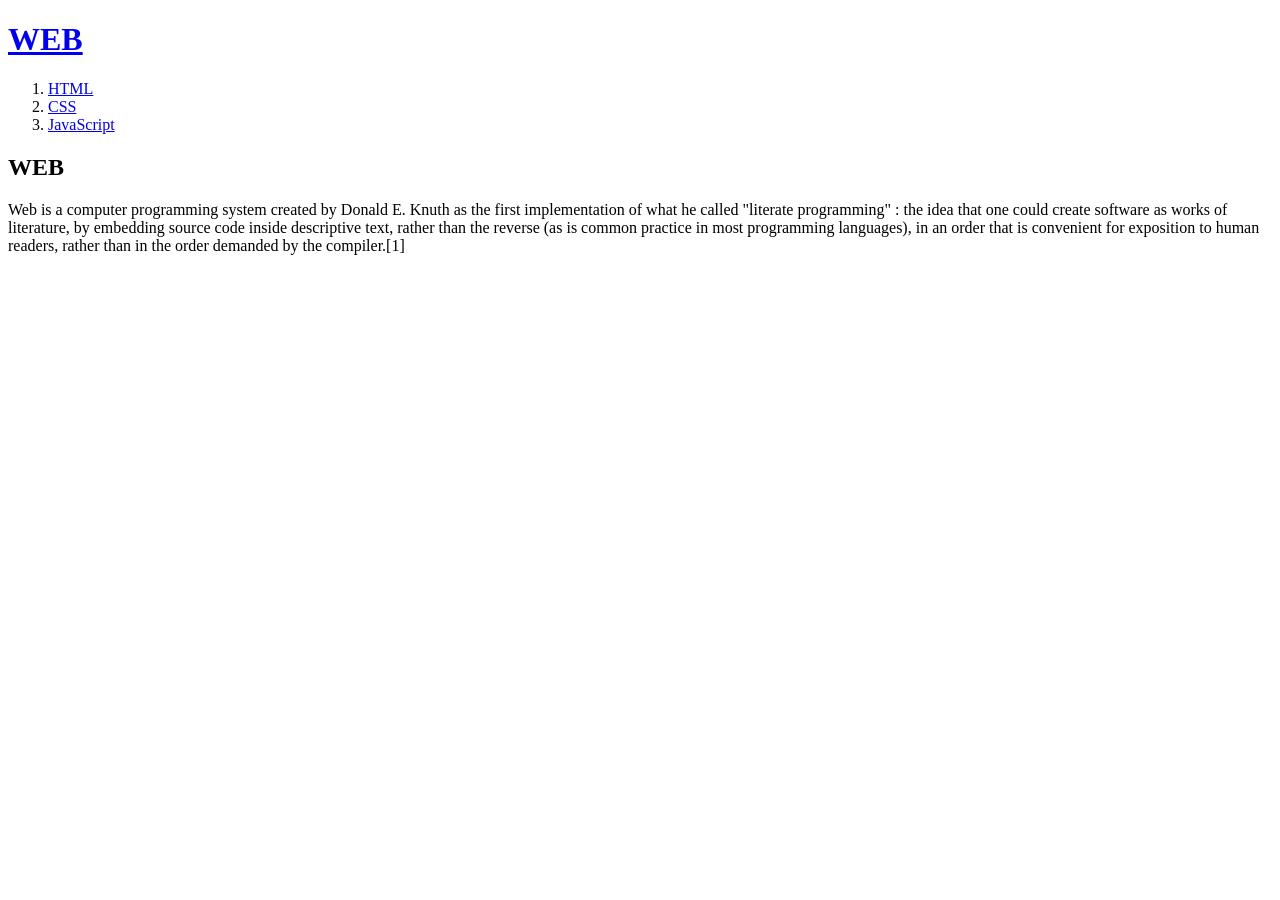
==== index.html @ b2bf9c9d "Done_1st" ====
<!doctype html>
<html>
<head>
    <title>WEB1 - Welcome</title>
    <meta charset="utf-8">
</head>

<body>
    <h1><a href="index.html">WEB</a></h1>
    <ol>
        <li><a href="1.html">HTML</a></li>
        <li><a href="2.html">CSS</a></li>
        <li><a href="3.html">JavaScript</a></li>
    </ol>

    <h2>WEB</h2>

    <p>Web is a computer programming system created by Donald E. Knuth as the first implementation of what he called "literate programming"
    : the idea that one could create software as works of literature, by embedding source code inside descriptive text, rather than the reverse
    (as is common practice in most programming languages), in an order that is convenient for exposition to human readers, rather than in the order demanded by the compiler.[1]</p>
</body>
</html>
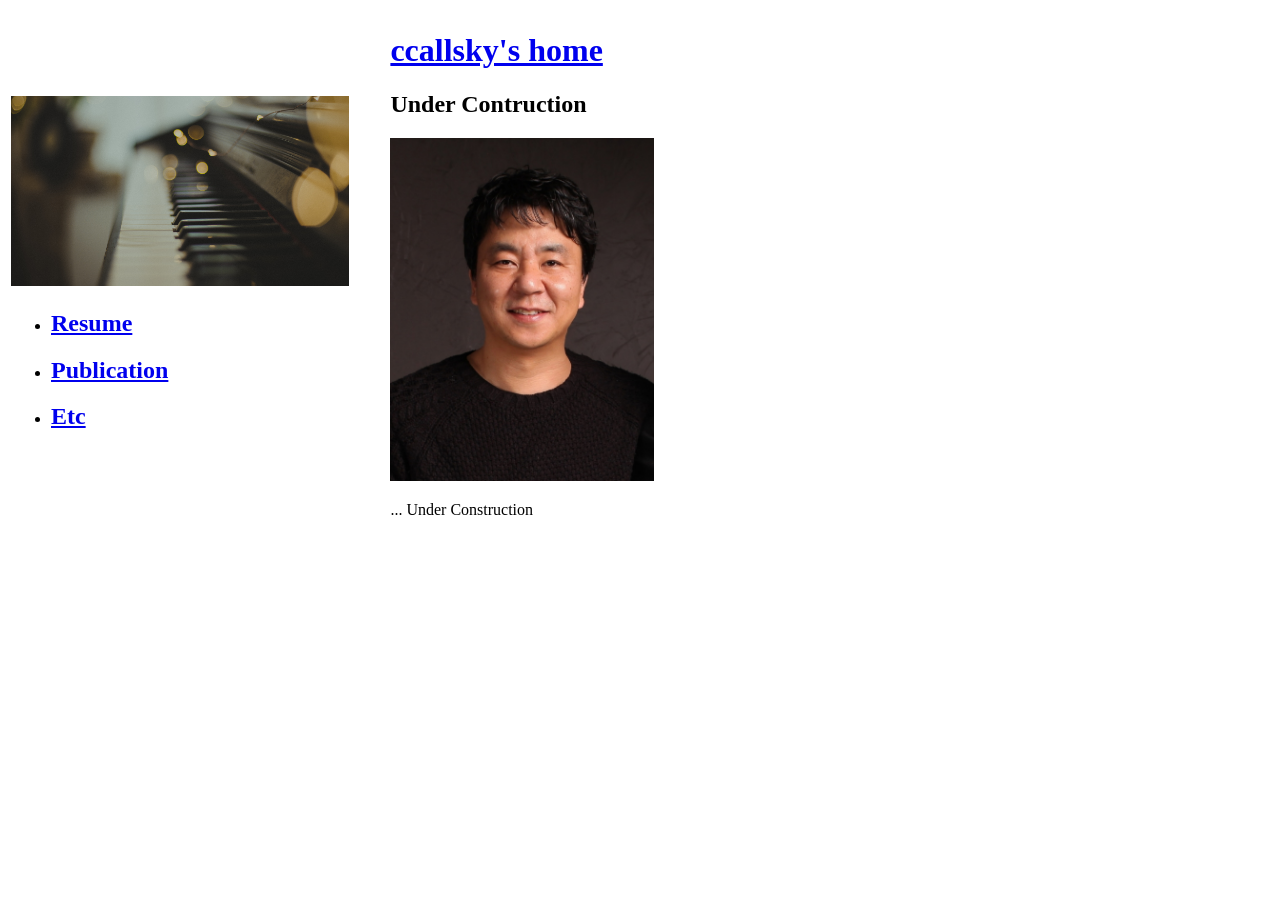
==== commit 5a226c77: "1st edit : Under Construction" ====
--- a/index.html
+++ b/index.html
@@ -1,22 +1,33 @@
 <!doctype html>
 <html>
 <head>
-    <title>WEB1 - Welcome</title>
+    <title>ccallsky - Welcome</title>
     <meta charset="utf-8">
 </head>
 
 <body>
-    <h1><a href="index.html">WEB</a></h1>
-    <ol>
-        <li><a href="1.html">HTML</a></li>
-        <li><a href="2.html">CSS</a></li>
-        <li><a href="3.html">JavaScript</a></li>
-    </ol>
+    <table>
+        <tr>
+            <td  width="30%">
+                <img src="piano.jpg" width="90%">
+                <ul>
+                    <li><a href="1.html"><h2>Resume</h2></a></li>
+                    <li><a href="2.html"><h2>Publication</h2></a></li>
+                    <li><a href="3.html"><h2>Etc</h2></a></li>
+                </ul>
+            </td>
+            <td>
+                <h1><a href="index.html">ccallsky's home</a></h1>
+ 
+                <h2>Under Contruction</h2>
+                <img src="sjan.jpg" width="30%">
+           
+                <p>... Under Construction</p>
 
-    <h2>WEB</h2>
+            </td>
+        </tr>
+ 
 
-    <p>Web is a computer programming system created by Donald E. Knuth as the first implementation of what he called "literate programming"
-    : the idea that one could create software as works of literature, by embedding source code inside descriptive text, rather than the reverse
-    (as is common practice in most programming languages), in an order that is convenient for exposition to human readers, rather than in the order demanded by the compiler.[1]</p>
+    </table>
 </body>
 </html>
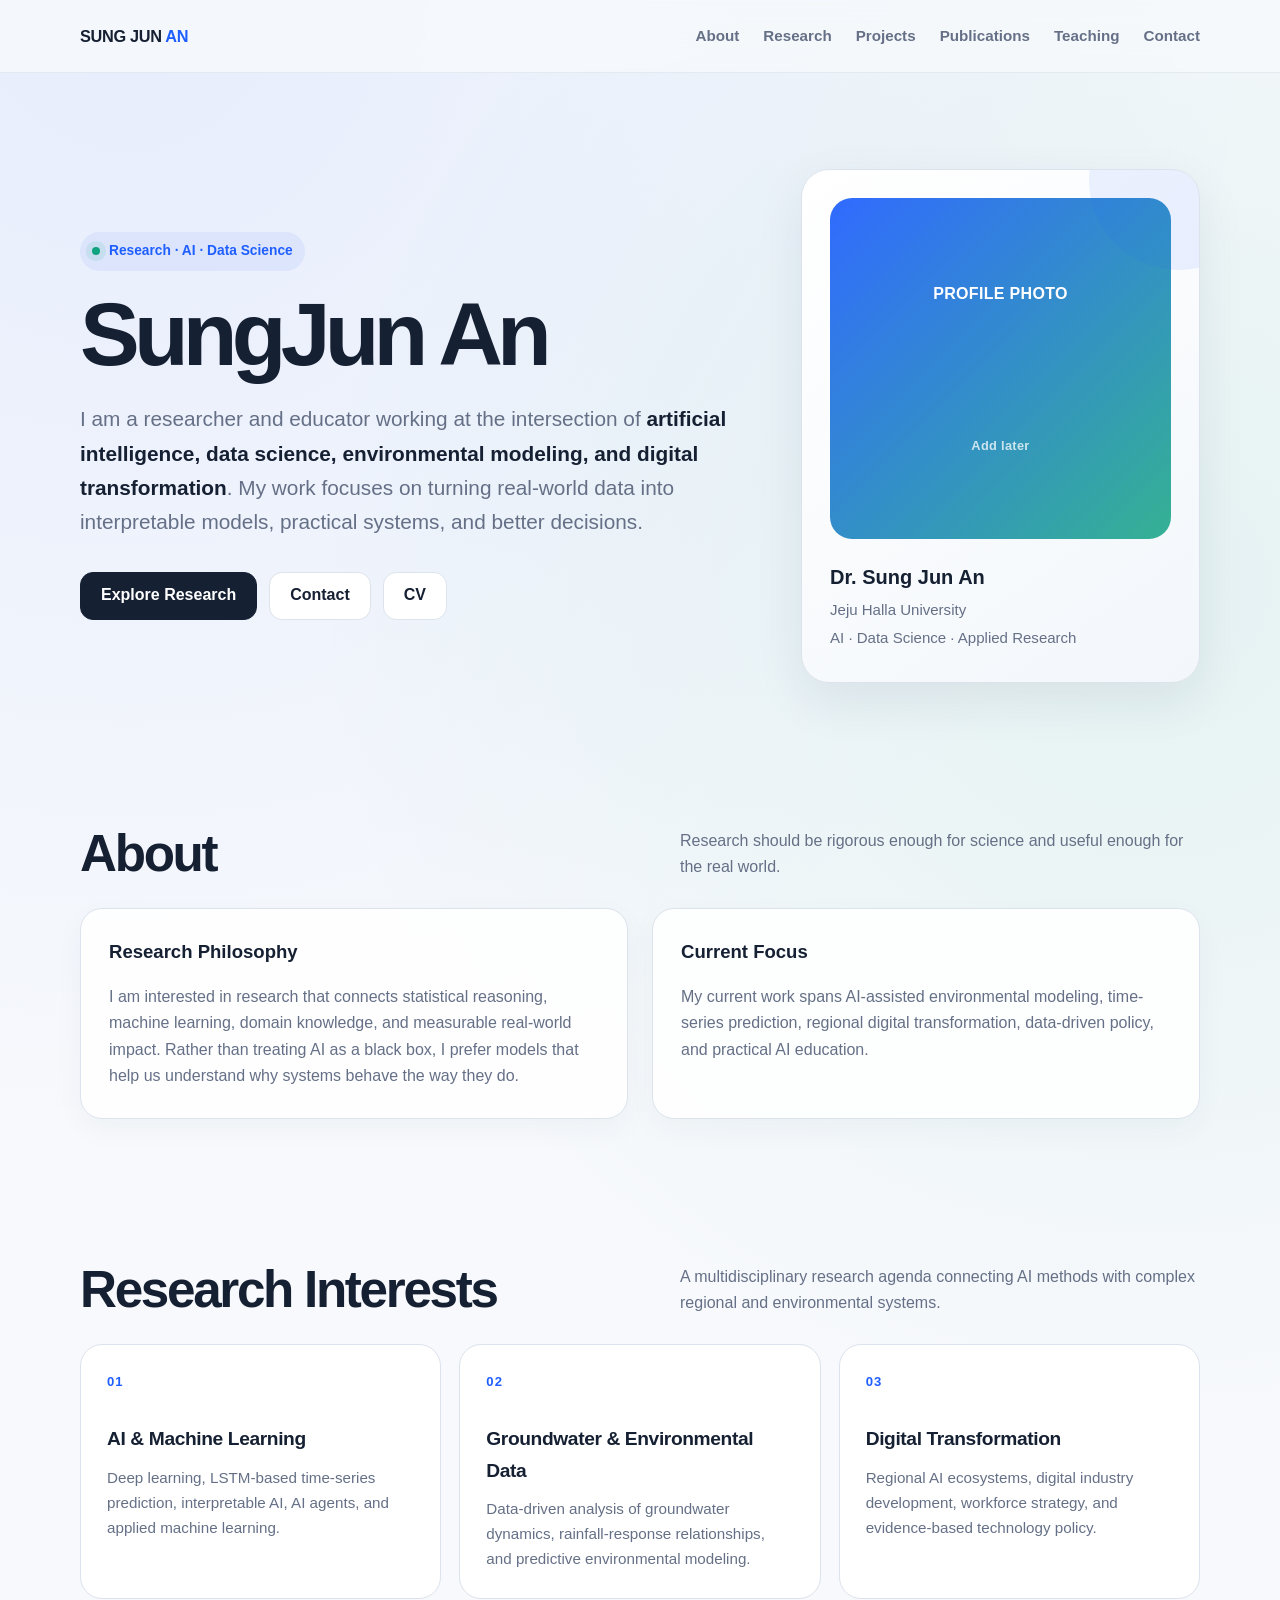
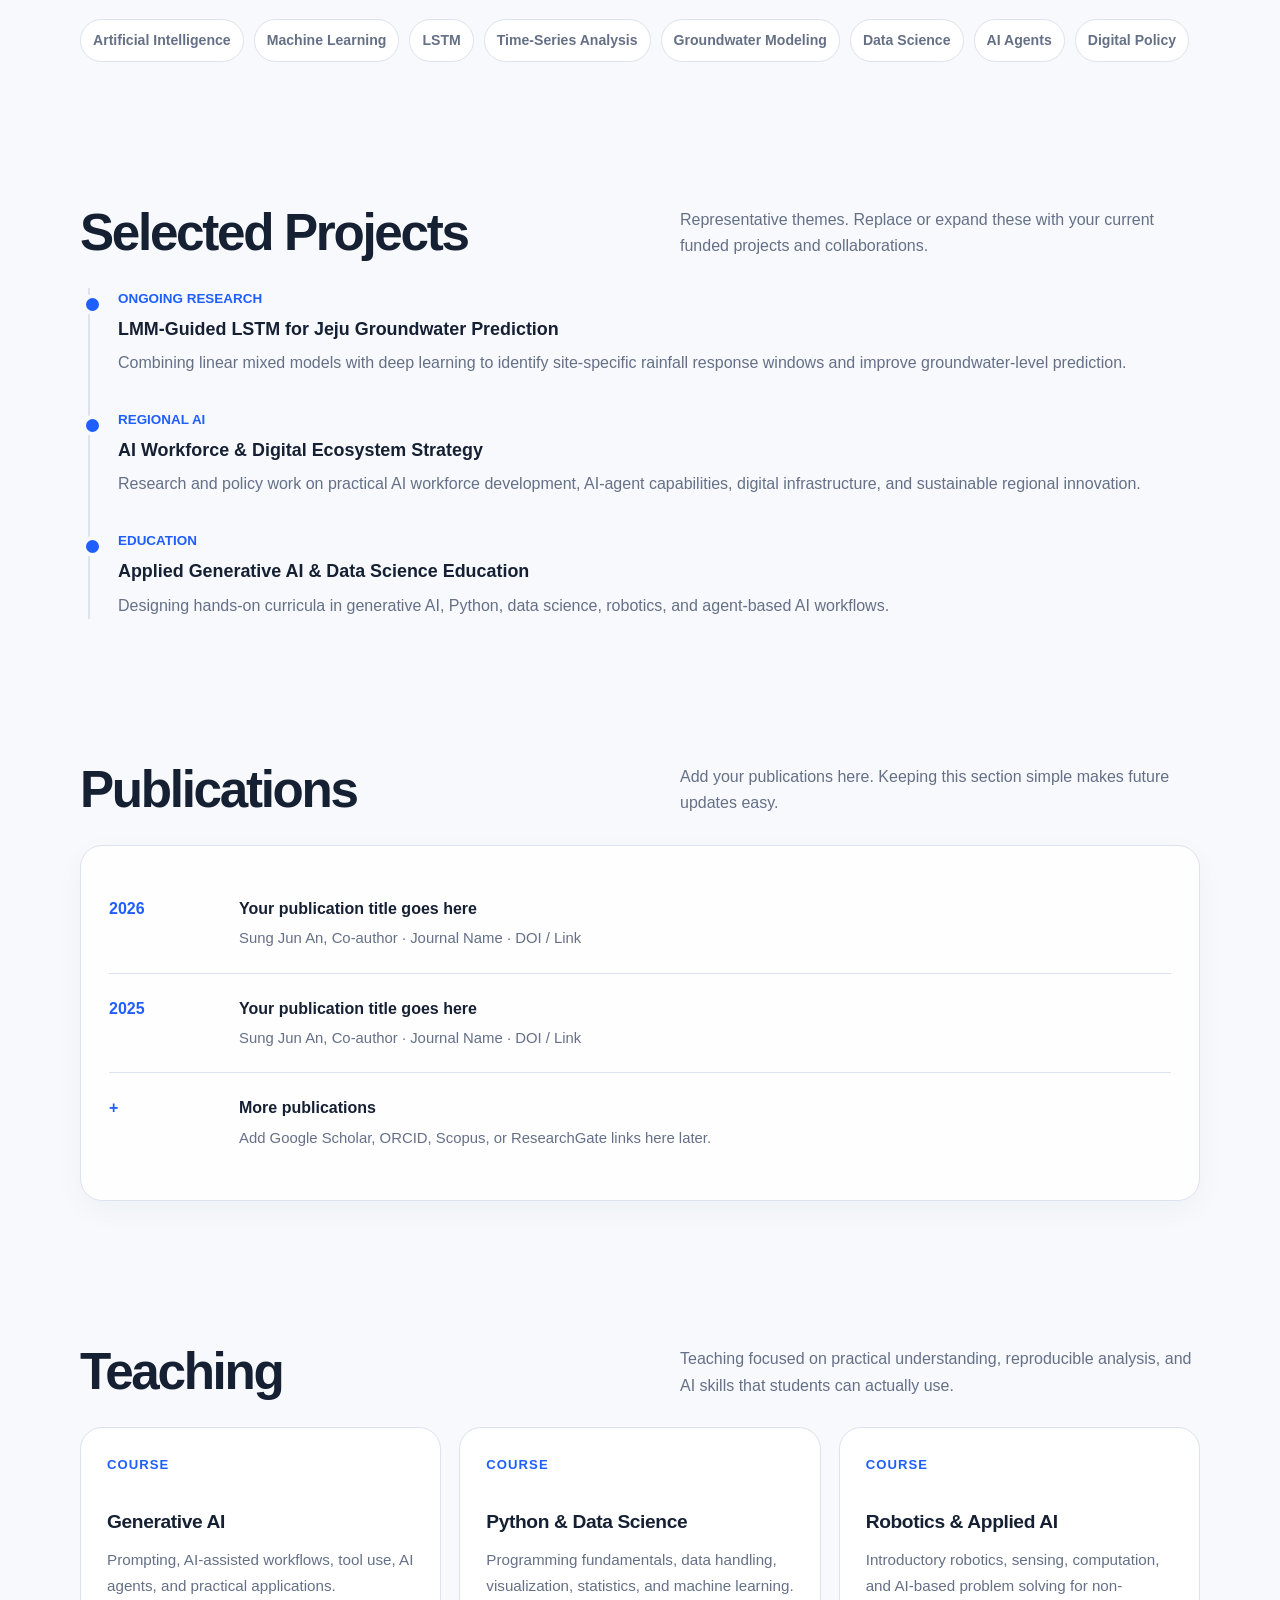
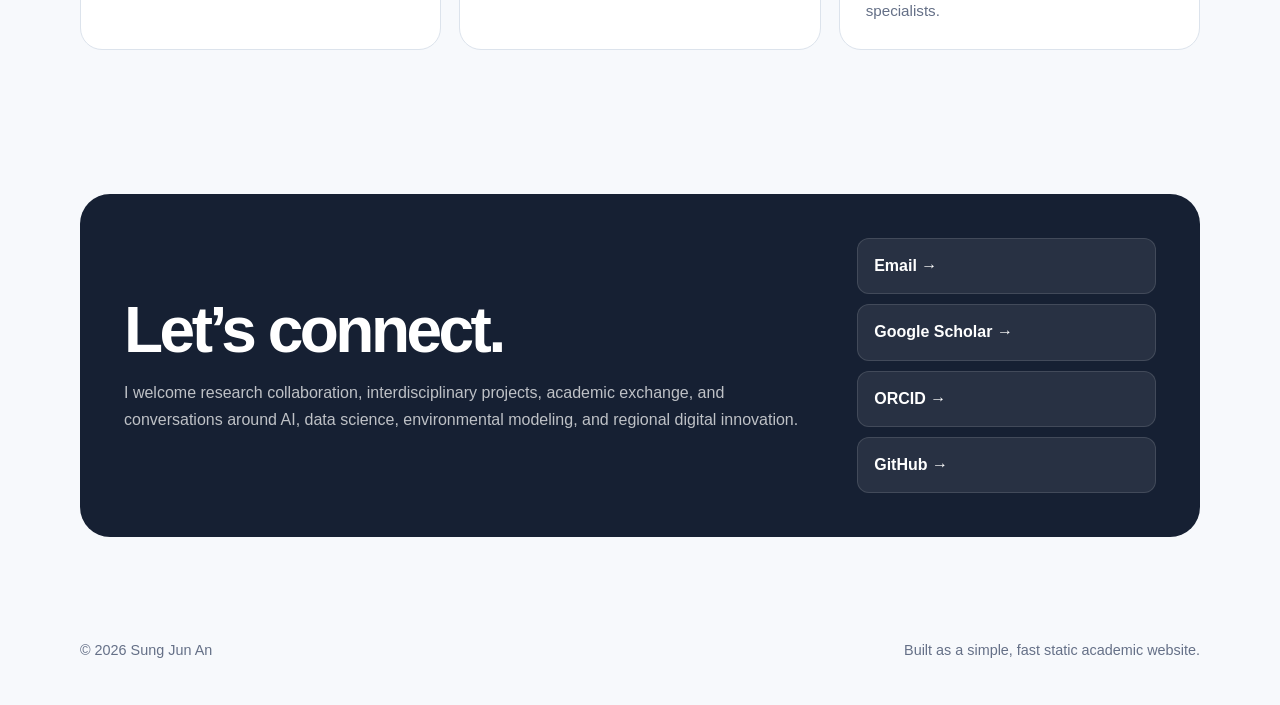
==== commit 5cd3eede: "Add files via upload" ====
--- a/index.html
+++ b/index.html
@@ -1,33 +1,828 @@
-<!doctype html>
-<html>
-<head>
-    <title>ccallsky - Welcome</title>
-    <meta charset="utf-8">
-</head>
-
-<body>
-    <table>
-        <tr>
-            <td  width="30%">
-                <img src="piano.jpg" width="90%">
-                <ul>
-                    <li><a href="1.html"><h2>Resume</h2></a></li>
-                    <li><a href="2.html"><h2>Publication</h2></a></li>
-                    <li><a href="3.html"><h2>Etc</h2></a></li>
-                </ul>
-            </td>
-            <td>
-                <h1><a href="index.html">ccallsky's home</a></h1>
- 
-                <h2>Under Contruction</h2>
-                <img src="sjan.jpg" width="30%">
-           
-                <p>... Under Construction</p>
-
-            </td>
-        </tr>
- 
-
-    </table>
-</body>
-</html>+<!DOCTYPE html>
+<html lang="en">
+<head>
+  <meta charset="UTF-8" />
+  <meta name="viewport" content="width=device-width, initial-scale=1.0" />
+  <meta name="description" content="Personal academic homepage of Dr. Sung Jun An — AI, data science, groundwater modeling, and digital transformation." />
+  <title>Sung Jun An | Researcher</title>
+
+  <style>
+    :root {
+      --bg: #f7f9fc;
+      --surface: #ffffff;
+      --surface-2: #eef3f8;
+      --text: #162033;
+      --muted: #657087;
+      --line: #dce3ec;
+      --accent: #1f5eff;
+      --accent-2: #10a37f;
+      --shadow: 0 18px 50px rgba(25, 44, 78, 0.08);
+      --radius: 22px;
+      --max: 1120px;
+    }
+
+    * {
+      box-sizing: border-box;
+      scroll-behavior: smooth;
+    }
+
+    body {
+      margin: 0;
+      font-family:
+        Inter, Pretendard, "Noto Sans KR", -apple-system, BlinkMacSystemFont,
+        "Segoe UI", Roboto, Helvetica, Arial, sans-serif;
+      color: var(--text);
+      background:
+        radial-gradient(circle at 10% 0%, rgba(31, 94, 255, 0.08), transparent 28%),
+        radial-gradient(circle at 90% 15%, rgba(16, 163, 127, 0.08), transparent 24%),
+        var(--bg);
+      line-height: 1.65;
+    }
+
+    a {
+      color: inherit;
+      text-decoration: none;
+    }
+
+    img {
+      max-width: 100%;
+      display: block;
+    }
+
+    .container {
+      width: min(calc(100% - 36px), var(--max));
+      margin: 0 auto;
+    }
+
+    .nav-wrap {
+      position: sticky;
+      top: 0;
+      z-index: 50;
+      backdrop-filter: blur(14px);
+      background: rgba(247, 249, 252, 0.82);
+      border-bottom: 1px solid rgba(220, 227, 236, 0.7);
+    }
+
+    nav {
+      min-height: 72px;
+      display: flex;
+      align-items: center;
+      justify-content: space-between;
+      gap: 24px;
+    }
+
+    .brand {
+      font-size: 1.02rem;
+      font-weight: 800;
+      letter-spacing: -0.02em;
+    }
+
+    .brand span {
+      color: var(--accent);
+    }
+
+    .nav-links {
+      display: flex;
+      gap: 24px;
+      align-items: center;
+      font-size: 0.95rem;
+      color: var(--muted);
+      font-weight: 600;
+    }
+
+    .nav-links a:hover {
+      color: var(--accent);
+    }
+
+    .hero {
+      padding: 96px 0 72px;
+    }
+
+    .hero-grid {
+      display: grid;
+      grid-template-columns: 1.25fr 0.75fr;
+      gap: 56px;
+      align-items: center;
+    }
+
+    .eyebrow {
+      display: inline-flex;
+      align-items: center;
+      gap: 9px;
+      padding: 8px 12px;
+      border-radius: 999px;
+      background: rgba(31, 94, 255, 0.07);
+      color: var(--accent);
+      font-size: 0.86rem;
+      font-weight: 800;
+      margin-bottom: 20px;
+    }
+
+    .eyebrow::before {
+      content: "";
+      width: 8px;
+      height: 8px;
+      border-radius: 50%;
+      background: var(--accent-2);
+      box-shadow: 0 0 0 6px rgba(16, 163, 127, 0.1);
+    }
+
+    h1 {
+      margin: 0;
+      font-size: clamp(3rem, 7vw, 5.8rem);
+      letter-spacing: -0.065em;
+      line-height: 0.98;
+      font-weight: 900;
+    }
+
+    .hero-sub {
+      margin-top: 24px;
+      max-width: 760px;
+      font-size: clamp(1.05rem, 1.7vw, 1.3rem);
+      color: var(--muted);
+    }
+
+    .hero-sub strong {
+      color: var(--text);
+    }
+
+    .hero-actions {
+      display: flex;
+      gap: 12px;
+      flex-wrap: wrap;
+      margin-top: 32px;
+    }
+
+    .btn {
+      display: inline-flex;
+      align-items: center;
+      justify-content: center;
+      min-height: 48px;
+      padding: 0 20px;
+      border-radius: 13px;
+      border: 1px solid var(--line);
+      background: var(--surface);
+      font-weight: 800;
+      transition: 0.2s ease;
+      cursor: pointer;
+    }
+
+    .btn:hover {
+      transform: translateY(-2px);
+      box-shadow: var(--shadow);
+    }
+
+    .btn.primary {
+      background: var(--text);
+      color: white;
+      border-color: var(--text);
+    }
+
+    .profile-card {
+      background: linear-gradient(145deg, #ffffff, #f3f7fb);
+      border: 1px solid var(--line);
+      border-radius: 28px;
+      box-shadow: var(--shadow);
+      padding: 28px;
+      position: relative;
+      overflow: hidden;
+    }
+
+    .profile-card::after {
+      content: "";
+      position: absolute;
+      width: 180px;
+      height: 180px;
+      border-radius: 50%;
+      background: rgba(31, 94, 255, 0.08);
+      top: -80px;
+      right: -70px;
+    }
+
+    .avatar-placeholder {
+      width: 100%;
+      aspect-ratio: 1 / 1;
+      border-radius: 22px;
+      background:
+        linear-gradient(135deg, rgba(31, 94, 255, 0.92), rgba(16, 163, 127, 0.84));
+      display: grid;
+      place-items: center;
+      color: white;
+      text-align: center;
+      padding: 24px;
+      font-size: 1rem;
+      font-weight: 800;
+      letter-spacing: 0.02em;
+    }
+
+    .profile-meta {
+      margin-top: 22px;
+    }
+
+    .profile-meta h2 {
+      margin: 0 0 4px;
+      font-size: 1.25rem;
+    }
+
+    .profile-meta p {
+      margin: 3px 0;
+      color: var(--muted);
+      font-size: 0.94rem;
+    }
+
+    section {
+      padding: 72px 0;
+    }
+
+    .section-head {
+      display: flex;
+      justify-content: space-between;
+      gap: 24px;
+      align-items: end;
+      margin-bottom: 28px;
+    }
+
+    .section-head h2 {
+      margin: 0;
+      font-size: clamp(2rem, 4vw, 3.3rem);
+      letter-spacing: -0.045em;
+      line-height: 1.05;
+    }
+
+    .section-head p {
+      margin: 0;
+      max-width: 520px;
+      color: var(--muted);
+    }
+
+    .about-grid {
+      display: grid;
+      grid-template-columns: 1fr 1fr;
+      gap: 24px;
+    }
+
+    .card {
+      background: rgba(255, 255, 255, 0.88);
+      border: 1px solid var(--line);
+      border-radius: var(--radius);
+      padding: 28px;
+      box-shadow: 0 10px 30px rgba(25, 44, 78, 0.04);
+    }
+
+    .card h3 {
+      margin-top: 0;
+      margin-bottom: 12px;
+      font-size: 1.16rem;
+    }
+
+    .card p {
+      color: var(--muted);
+      margin-bottom: 0;
+    }
+
+    .research-grid {
+      display: grid;
+      grid-template-columns: repeat(3, 1fr);
+      gap: 18px;
+    }
+
+    .research-card {
+      padding: 26px;
+      border-radius: var(--radius);
+      border: 1px solid var(--line);
+      background: var(--surface);
+      transition: 0.2s ease;
+    }
+
+    .research-card:hover {
+      transform: translateY(-4px);
+      box-shadow: var(--shadow);
+    }
+
+    .num {
+      color: var(--accent);
+      font-weight: 900;
+      font-size: 0.82rem;
+      letter-spacing: 0.08em;
+      margin-bottom: 30px;
+    }
+
+    .research-card h3 {
+      margin: 0 0 10px;
+      font-size: 1.2rem;
+      letter-spacing: -0.02em;
+    }
+
+    .research-card p {
+      margin: 0;
+      color: var(--muted);
+      font-size: 0.95rem;
+    }
+
+    .timeline {
+      border-left: 2px solid var(--line);
+      margin-left: 8px;
+      padding-left: 28px;
+    }
+
+    .timeline-item {
+      position: relative;
+      padding-bottom: 32px;
+    }
+
+    .timeline-item:last-child {
+      padding-bottom: 0;
+    }
+
+    .timeline-item::before {
+      content: "";
+      position: absolute;
+      left: -36px;
+      top: 6px;
+      width: 13px;
+      height: 13px;
+      border-radius: 50%;
+      background: var(--accent);
+      border: 4px solid var(--bg);
+    }
+
+    .timeline-item .small {
+      color: var(--accent);
+      font-size: 0.84rem;
+      font-weight: 800;
+      margin-bottom: 5px;
+    }
+
+    .timeline-item h3 {
+      margin: 0 0 6px;
+      font-size: 1.12rem;
+    }
+
+    .timeline-item p {
+      margin: 0;
+      color: var(--muted);
+    }
+
+    .chips {
+      display: flex;
+      flex-wrap: wrap;
+      gap: 10px;
+      margin-top: 20px;
+    }
+
+    .chip {
+      padding: 9px 12px;
+      border-radius: 999px;
+      border: 1px solid var(--line);
+      background: var(--surface);
+      color: var(--muted);
+      font-size: 0.88rem;
+      font-weight: 700;
+    }
+
+    .publication {
+      display: grid;
+      grid-template-columns: 110px 1fr;
+      gap: 20px;
+      padding: 22px 0;
+      border-bottom: 1px solid var(--line);
+    }
+
+    .publication:last-child {
+      border-bottom: 0;
+    }
+
+    .pub-year {
+      color: var(--accent);
+      font-weight: 900;
+    }
+
+    .pub-title {
+      font-weight: 800;
+      margin-bottom: 4px;
+    }
+
+    .pub-meta {
+      color: var(--muted);
+      font-size: 0.93rem;
+    }
+
+    .contact-box {
+      background: var(--text);
+      color: white;
+      border-radius: 30px;
+      padding: 44px;
+      display: grid;
+      grid-template-columns: 1.4fr 0.6fr;
+      gap: 36px;
+      align-items: center;
+    }
+
+    .contact-box h2 {
+      margin: 0;
+      font-size: clamp(2.3rem, 5vw, 4.5rem);
+      letter-spacing: -0.055em;
+      line-height: 1;
+    }
+
+    .contact-box p {
+      margin: 18px 0 0;
+      color: rgba(255,255,255,0.72);
+      max-width: 680px;
+    }
+
+    .contact-links {
+      display: grid;
+      gap: 10px;
+    }
+
+    .contact-links a {
+      padding: 14px 16px;
+      border-radius: 12px;
+      background: rgba(255,255,255,0.08);
+      border: 1px solid rgba(255,255,255,0.12);
+      font-weight: 700;
+    }
+
+    .contact-links a:hover {
+      background: rgba(255,255,255,0.14);
+    }
+
+    footer {
+      padding: 30px 0 42px;
+      color: var(--muted);
+      font-size: 0.9rem;
+    }
+
+    .footer-row {
+      display: flex;
+      justify-content: space-between;
+      gap: 20px;
+      flex-wrap: wrap;
+    }
+
+    @media (max-width: 900px) {
+      .hero-grid,
+      .about-grid,
+      .contact-box {
+        grid-template-columns: 1fr;
+      }
+
+      .profile-card {
+        max-width: 520px;
+      }
+
+      .research-grid {
+        grid-template-columns: 1fr;
+      }
+
+      .nav-links {
+        display: none;
+      }
+
+      .section-head {
+        display: block;
+      }
+
+      .section-head p {
+        margin-top: 12px;
+      }
+    }
+
+    @media (max-width: 600px) {
+      .hero {
+        padding-top: 64px;
+      }
+
+      .publication {
+        grid-template-columns: 1fr;
+        gap: 6px;
+      }
+
+      .contact-box {
+        padding: 30px 24px;
+      }
+
+      .card,
+      .research-card {
+        padding: 22px;
+      }
+    }
+  </style>
+</head>
+
+<body>
+  <div class="nav-wrap">
+    <div class="container">
+      <nav>
+        <a class="brand" href="#top">SUNG JUN <span>AN</span></a>
+
+        <div class="nav-links">
+          <a href="#about">About</a>
+          <a href="#research">Research</a>
+          <a href="#projects">Projects</a>
+          <a href="#publications">Publications</a>
+          <a href="#teaching">Teaching</a>
+          <a href="#contact">Contact</a>
+        </div>
+      </nav>
+    </div>
+  </div>
+
+  <main id="top">
+    <header class="hero">
+      <div class="container hero-grid">
+        <div>
+          <div class="eyebrow">Research · AI · Data Science</div>
+
+          <h1>
+            SungJun An
+          </h1>
+
+          <p class="hero-sub">
+            I am a researcher and educator working at the intersection of
+            <strong>artificial intelligence, data science, environmental modeling,
+            and digital transformation</strong>.
+            My work focuses on turning real-world data into interpretable models,
+            practical systems, and better decisions.
+          </p>
+
+          <div class="hero-actions">
+            <a class="btn primary" href="#research">Explore Research</a>
+            <a class="btn" href="#contact">Contact</a>
+            <!-- Later: replace # with your CV PDF path -->
+            <a class="btn" href="#" onclick="alert('Add your CV PDF later, e.g. files/CV_SungJunAn.pdf'); return false;">CV</a>
+          </div>
+        </div>
+
+        <aside class="profile-card">
+          <!--
+            PHOTO UPDATE GUIDE
+            1. Put your photo in the same repository, e.g. images/profile.jpg
+            2. Replace the div below with:
+               <img src="images/profile.jpg" alt="Portrait of Sung Jun An"
+                    style="width:100%; aspect-ratio:1/1; object-fit:cover; border-radius:22px;">
+          -->
+          <div class="avatar-placeholder">
+            PROFILE PHOTO<br />
+            <span style="font-size:.8rem; opacity:.75; margin-top:8px;">
+              Add later
+            </span>
+          </div>
+
+          <div class="profile-meta">
+            <h2>Dr. Sung Jun An</h2>
+            <p>Jeju Halla University</p>
+            <p>AI · Data Science · Applied Research</p>
+          </div>
+        </aside>
+      </div>
+    </header>
+
+    <section id="about">
+      <div class="container">
+        <div class="section-head">
+          <h2>About</h2>
+          <p>
+            Research should be rigorous enough for science and useful enough
+            for the real world.
+          </p>
+        </div>
+
+        <div class="about-grid">
+          <div class="card">
+            <h3>Research Philosophy</h3>
+            <p>
+              I am interested in research that connects statistical reasoning,
+              machine learning, domain knowledge, and measurable real-world impact.
+              Rather than treating AI as a black box, I prefer models that help us
+              understand why systems behave the way they do.
+            </p>
+          </div>
+
+          <div class="card">
+            <h3>Current Focus</h3>
+            <p>
+              My current work spans AI-assisted environmental modeling,
+              time-series prediction, regional digital transformation,
+              data-driven policy, and practical AI education.
+            </p>
+          </div>
+        </div>
+      </div>
+    </section>
+
+    <section id="research">
+      <div class="container">
+        <div class="section-head">
+          <h2>Research Interests</h2>
+          <p>
+            A multidisciplinary research agenda connecting AI methods
+            with complex regional and environmental systems.
+          </p>
+        </div>
+
+        <div class="research-grid">
+          <article class="research-card">
+            <div class="num">01</div>
+            <h3>AI & Machine Learning</h3>
+            <p>
+              Deep learning, LSTM-based time-series prediction,
+              interpretable AI, AI agents, and applied machine learning.
+            </p>
+          </article>
+
+          <article class="research-card">
+            <div class="num">02</div>
+            <h3>Groundwater & Environmental Data</h3>
+            <p>
+              Data-driven analysis of groundwater dynamics,
+              rainfall-response relationships, and predictive environmental modeling.
+            </p>
+          </article>
+
+          <article class="research-card">
+            <div class="num">03</div>
+            <h3>Digital Transformation</h3>
+            <p>
+              Regional AI ecosystems, digital industry development,
+              workforce strategy, and evidence-based technology policy.
+            </p>
+          </article>
+        </div>
+
+        <div class="chips">
+          <span class="chip">Artificial Intelligence</span>
+          <span class="chip">Machine Learning</span>
+          <span class="chip">LSTM</span>
+          <span class="chip">Time-Series Analysis</span>
+          <span class="chip">Groundwater Modeling</span>
+          <span class="chip">Data Science</span>
+          <span class="chip">AI Agents</span>
+          <span class="chip">Digital Policy</span>
+        </div>
+      </div>
+    </section>
+
+    <section id="projects">
+      <div class="container">
+        <div class="section-head">
+          <h2>Selected Projects</h2>
+          <p>
+            Representative themes. Replace or expand these with your current
+            funded projects and collaborations.
+          </p>
+        </div>
+
+        <div class="timeline">
+          <div class="timeline-item">
+            <div class="small">ONGOING RESEARCH</div>
+            <h3>LMM-Guided LSTM for Jeju Groundwater Prediction</h3>
+            <p>
+              Combining linear mixed models with deep learning to identify
+              site-specific rainfall response windows and improve groundwater-level prediction.
+            </p>
+          </div>
+
+          <div class="timeline-item">
+            <div class="small">REGIONAL AI</div>
+            <h3>AI Workforce & Digital Ecosystem Strategy</h3>
+            <p>
+              Research and policy work on practical AI workforce development,
+              AI-agent capabilities, digital infrastructure, and sustainable regional innovation.
+            </p>
+          </div>
+
+          <div class="timeline-item">
+            <div class="small">EDUCATION</div>
+            <h3>Applied Generative AI & Data Science Education</h3>
+            <p>
+              Designing hands-on curricula in generative AI, Python,
+              data science, robotics, and agent-based AI workflows.
+            </p>
+          </div>
+        </div>
+      </div>
+    </section>
+
+    <section id="publications">
+      <div class="container">
+        <div class="section-head">
+          <h2>Publications</h2>
+          <p>
+            Add your publications here. Keeping this section simple makes
+            future updates easy.
+          </p>
+        </div>
+
+        <div class="card">
+          <div class="publication">
+            <div class="pub-year">2026</div>
+            <div>
+              <div class="pub-title">Your publication title goes here</div>
+              <div class="pub-meta">
+                Sung Jun An, Co-author · Journal Name · DOI / Link
+              </div>
+            </div>
+          </div>
+
+          <div class="publication">
+            <div class="pub-year">2025</div>
+            <div>
+              <div class="pub-title">Your publication title goes here</div>
+              <div class="pub-meta">
+                Sung Jun An, Co-author · Journal Name · DOI / Link
+              </div>
+            </div>
+          </div>
+
+          <div class="publication">
+            <div class="pub-year">+</div>
+            <div>
+              <div class="pub-title">More publications</div>
+              <div class="pub-meta">
+                Add Google Scholar, ORCID, Scopus, or ResearchGate links here later.
+              </div>
+            </div>
+          </div>
+        </div>
+      </div>
+    </section>
+
+    <section id="teaching">
+      <div class="container">
+        <div class="section-head">
+          <h2>Teaching</h2>
+          <p>
+            Teaching focused on practical understanding, reproducible analysis,
+            and AI skills that students can actually use.
+          </p>
+        </div>
+
+        <div class="research-grid">
+          <article class="research-card">
+            <div class="num">COURSE</div>
+            <h3>Generative AI</h3>
+            <p>
+              Prompting, AI-assisted workflows, tool use, AI agents,
+              and practical applications.
+            </p>
+          </article>
+
+          <article class="research-card">
+            <div class="num">COURSE</div>
+            <h3>Python & Data Science</h3>
+            <p>
+              Programming fundamentals, data handling,
+              visualization, statistics, and machine learning.
+            </p>
+          </article>
+
+          <article class="research-card">
+            <div class="num">COURSE</div>
+            <h3>Robotics & Applied AI</h3>
+            <p>
+              Introductory robotics, sensing, computation,
+              and AI-based problem solving for non-specialists.
+            </p>
+          </article>
+        </div>
+      </div>
+    </section>
+
+    <section id="contact">
+      <div class="container">
+        <div class="contact-box">
+          <div>
+            <h2>Let’s connect.</h2>
+            <p>
+              I welcome research collaboration, interdisciplinary projects,
+              academic exchange, and conversations around AI, data science,
+              environmental modeling, and regional digital innovation.
+            </p>
+          </div>
+
+          <div class="contact-links">
+            <!-- Replace the placeholders below -->
+            <a href="mailto:your-email@example.com">Email →</a>
+            <a href="#" onclick="alert('Add your Google Scholar URL here.'); return false;">Google Scholar →</a>
+            <a href="#" onclick="alert('Add your ORCID URL here.'); return false;">ORCID →</a>
+            <a href="#" onclick="alert('Add your GitHub URL here.'); return false;">GitHub →</a>
+          </div>
+        </div>
+      </div>
+    </section>
+  </main>
+
+  <footer>
+    <div class="container footer-row">
+      <div>© <span id="year"></span> Sung Jun An</div>
+      <div>Built as a simple, fast static academic website.</div>
+    </div>
+  </footer>
+
+  <script>
+    document.getElementById("year").textContent = new Date().getFullYear();
+  </script>
+</body>
+</html>
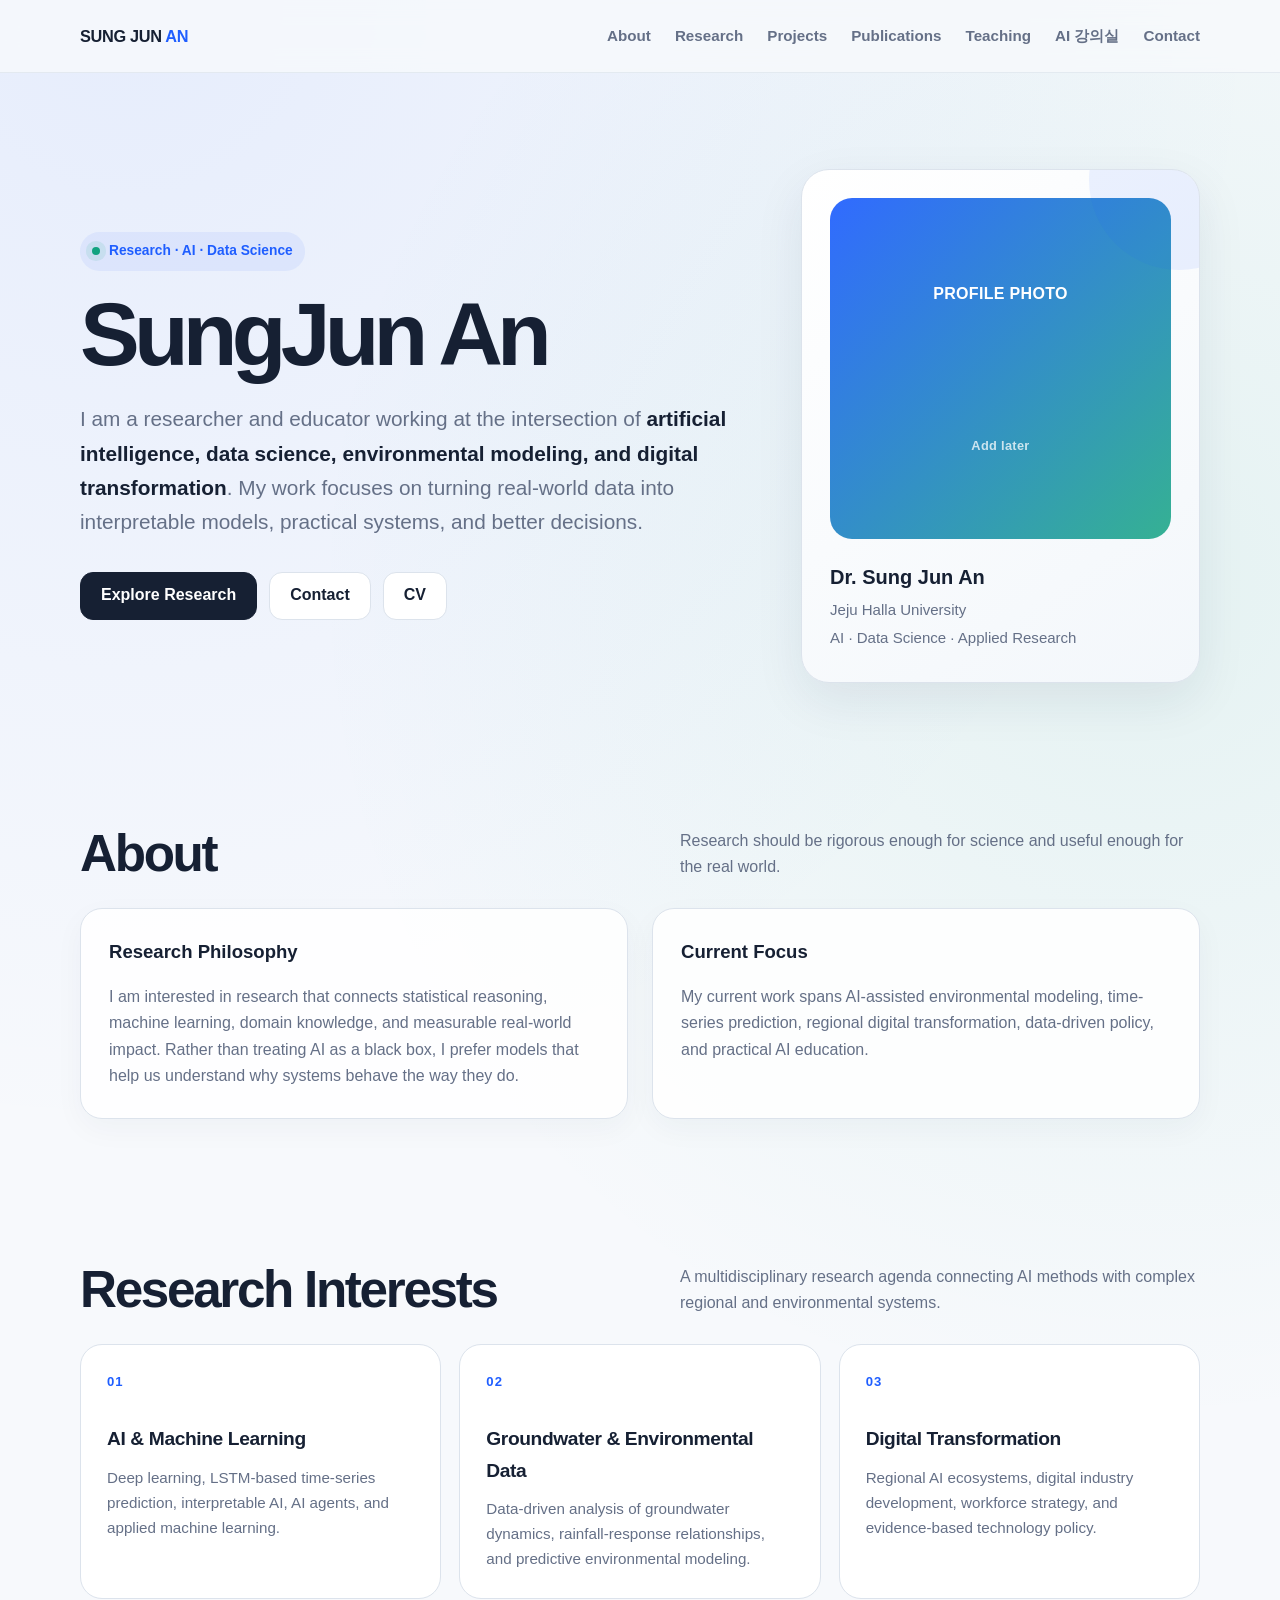
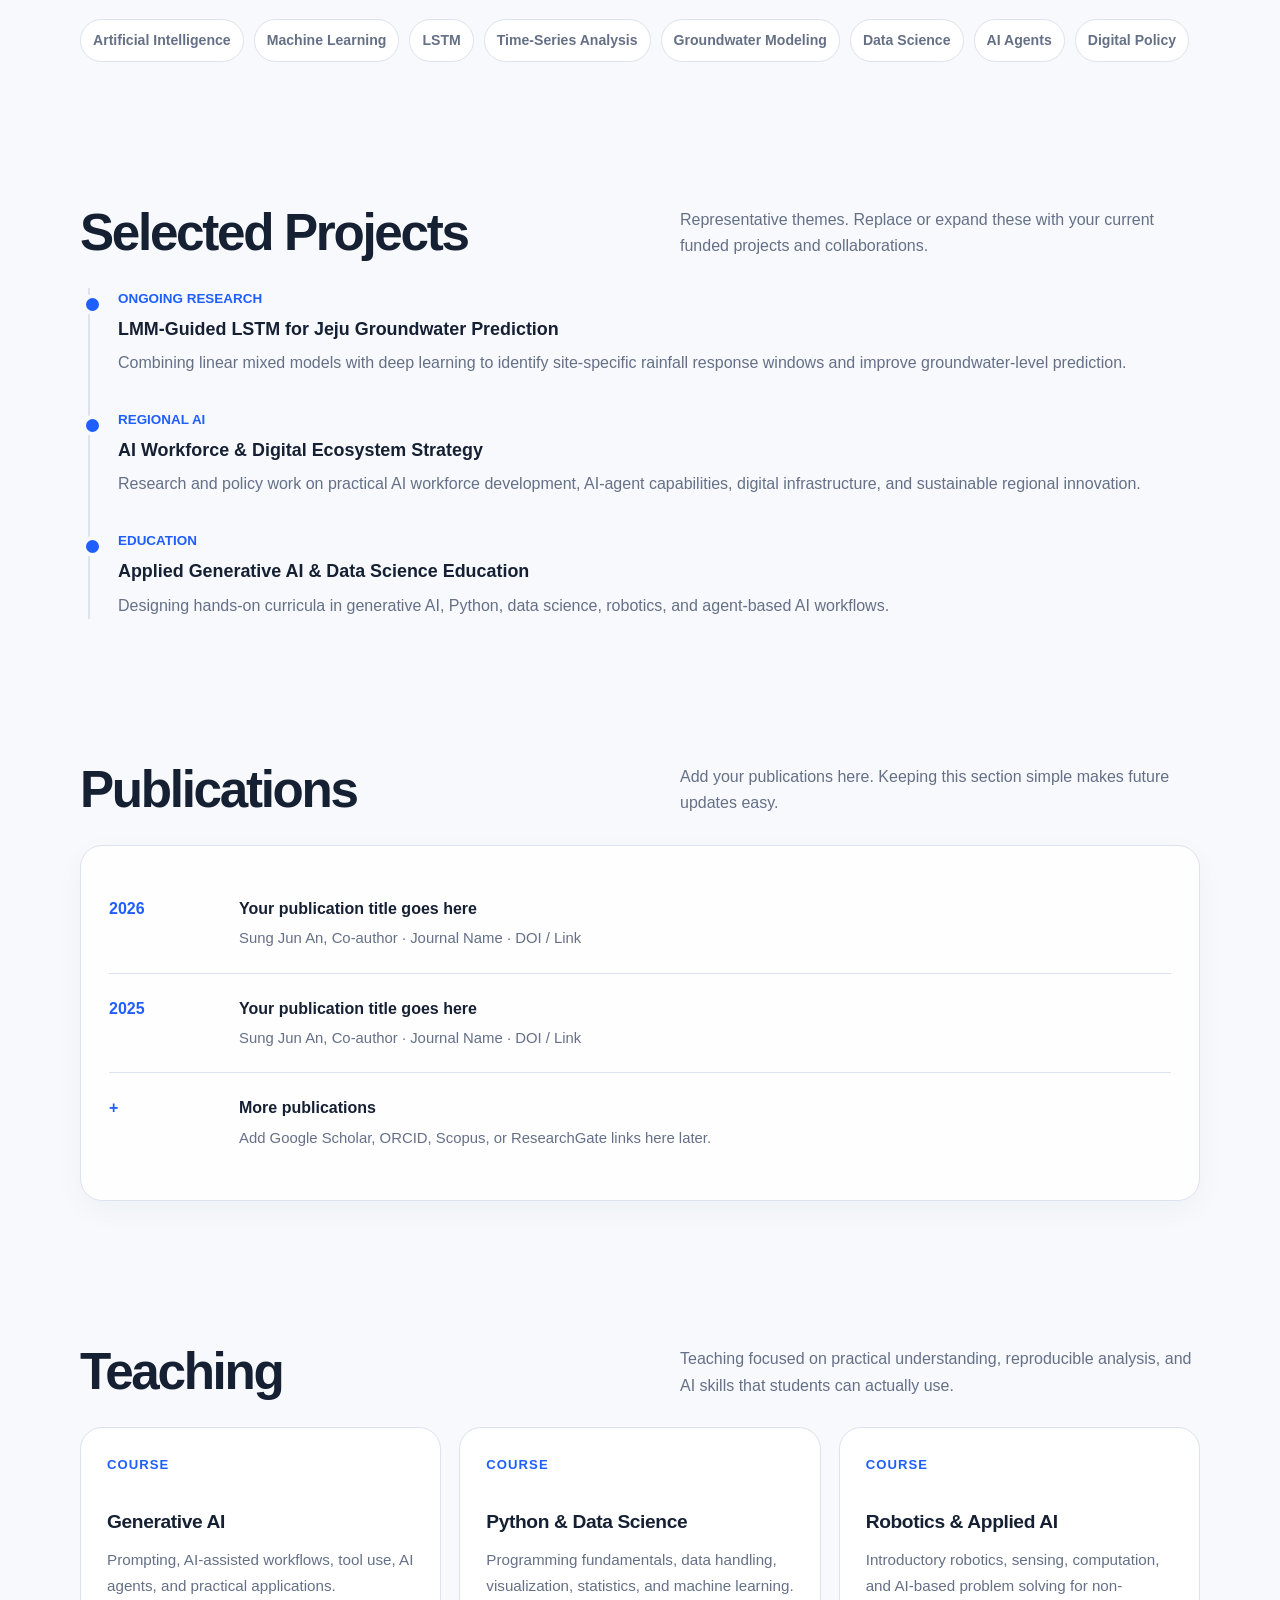
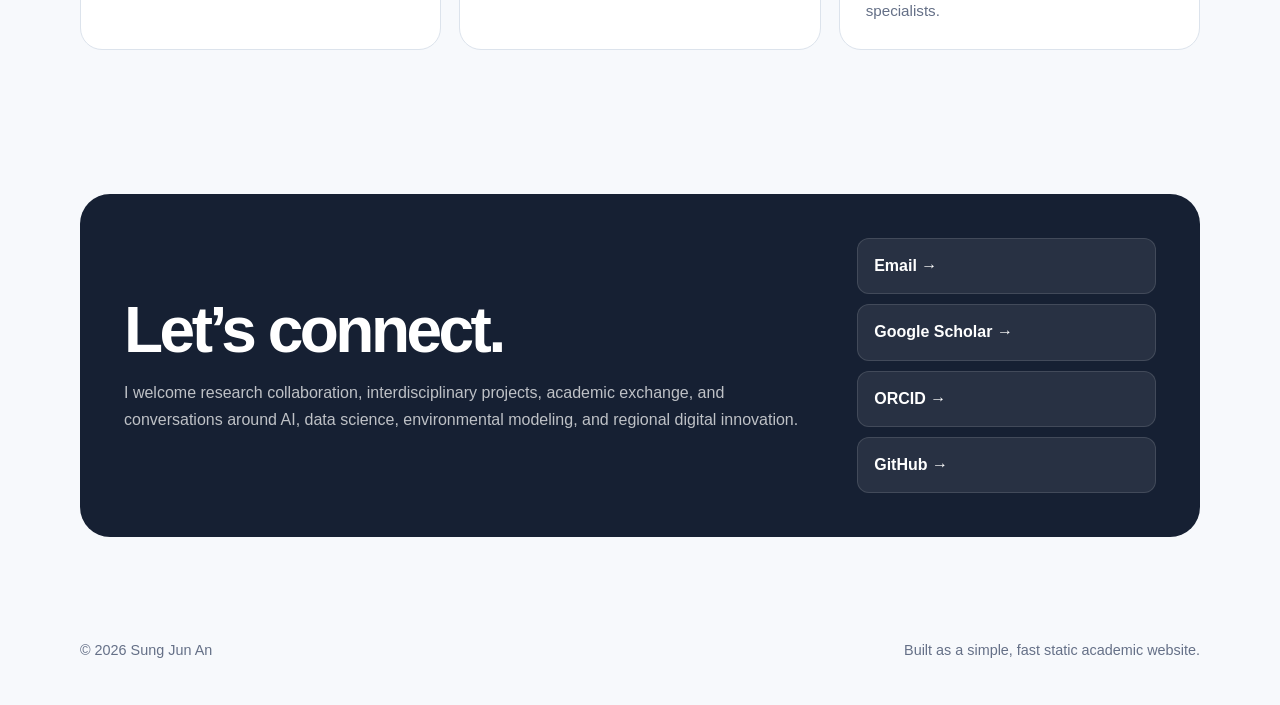
==== commit 564fab31: "Add public generative AI classroom and preserve academic homepage" ====
--- a/index.html
+++ b/index.html
@@ -523,6 +523,7 @@
           <a href="#projects">Projects</a>
           <a href="#publications">Publications</a>
           <a href="#teaching">Teaching</a>
+          <a href="./aileafs_leaf_01/">AI 강의실</a>
           <a href="#contact">Contact</a>
         </div>
       </nav>
